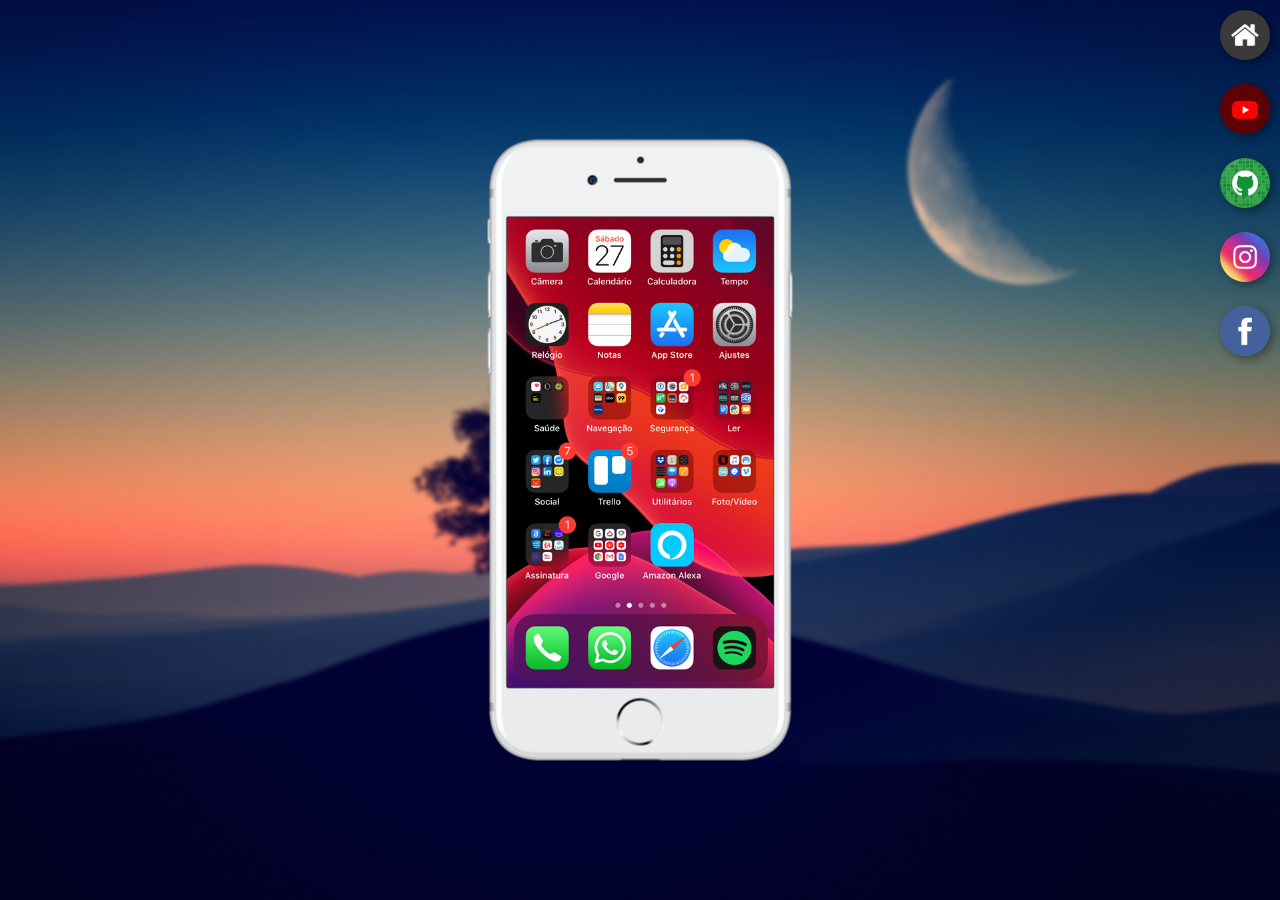
==== index.html @ 4e8fc954 "novas pastas" ====
<!DOCTYPE html>
<html lang="pt-br">
<head>
    <meta charset="UTF-8">
    <meta name="viewport" content="width=device-width, initial-scale=1.0">
    <link rel="shortcut icon" href="favicon.ico" type="image/x-icon">
    <link rel="stylesheet" href="estilos/style.css">
    <title>Projetos redes sociais</title>
</head>
<body>
    <main>
        <section id="telefone">
         <iframe src="home.html" name="tela" id="tela" frameborder="0">
            <p>Infelizmente seu navegador não é compatível.</p>
         </iframe>
        </section>

        <section id="redes-sociais">
          <a href="home.html" target="tela"><abbr title="home"><img src="imagens/logo-home.jpg" alt="home"></abbr></a>
          <a href="youtube.html" target="tela"><abbr title="YouTube"><img src="imagens/logo-youtube.jpg" alt="youtub"></abbr></a>
          <a href="github.html" target="tela"><abbr title="Github"><img src="imagens/logo-github.jpg" alt="github"></abbr></a>
          <a href="instagram.html" target="tela"><abbr title="Instagram"><img src="imagens/logo-instagram.jpg" alt="instagram"></abbr></a>
          <a href="face.html" target="tela"><abbr title="Facebook"><img src="imagens/logo-facebook.jpg" alt="facebook"></abbr></a>
        </section>
    </main>
</body>
</html>
---- estilos/style.css ----
@charset "UTF-8";

*{
    margin: 0px;
    padding: 0px;
    font-family: Arial, Helvetica, sans-serif;
}

body{
    background: url(../imagens/wallpapersden.com_tree-alone-dark-evening-4k_1920x1080.jpg) no-repeat top center;
    backdrop-filter: blur(2px);
    background-size: cover;
}
html, body{
    width: 100vw;
    height: 100vh;
}
main{
    position: relative;
    height: 100vh;
}

#telefone{
    position: absolute;
    top: 50%;
    left: 50%;
    transform: translate(-50%, -50%);
    height: 627px;
    width: 311px;
    background: url(../imagens/frame-iphone.png) no-repeat;
}

iframe#tela{
    position: relative;
    top: 80px;
    left: 22px;
    width: 267px;
    height: 471px; 
}
#redes-sociais{
    display: flex;
    flex-direction: column;
    align-items: flex-end;
}
#redes-sociais img{
    width: 50px;
    height: 50px;
    margin: 10px;
    border-radius: 50%;
    box-shadow: 3px 3px 10px rgba(0, 0, 0, 0.400);
    box-sizing: border-box;
    
}
#redes-sociais img:hover{
    transform: translate(-3px, -3px);
    box-shadow: 5px 5px 10px rgba(0, 0, 0, 0.400);
    transition: transform 0.3s box-shadow 0.3s;
    border: 1px solid rgba(255, 255, 255, 0.6);
    
}
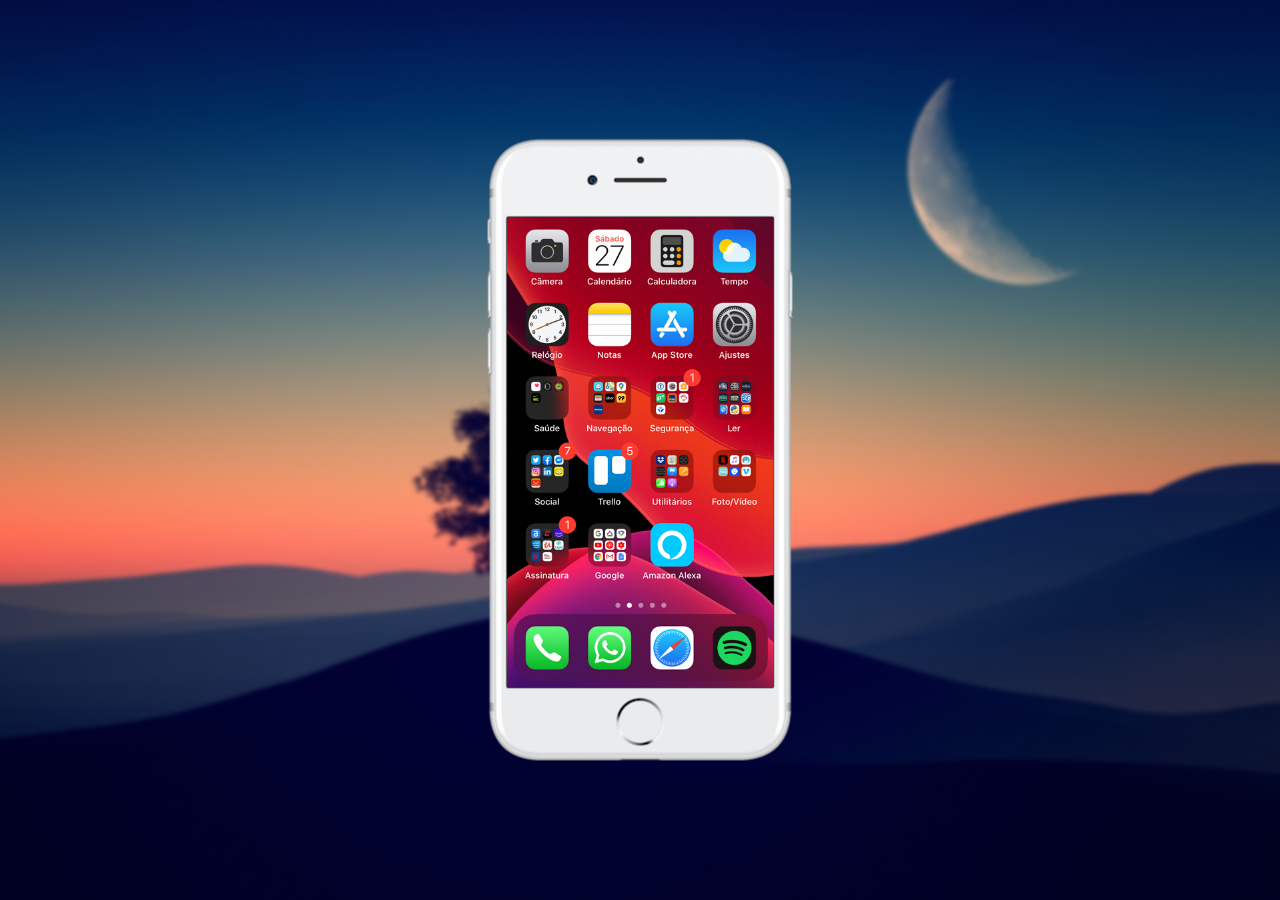
==== commit c5a64085: "Update index.html" ====
--- a/index.html
+++ b/index.html
@@ -14,14 +14,14 @@
             <p>Infelizmente seu navegador não é compatível.</p>
          </iframe>
         </section>
-
+<!-- 
         <section id="redes-sociais">
           <a href="home.html" target="tela"><abbr title="home"><img src="imagens/logo-home.jpg" alt="home"></abbr></a>
           <a href="youtube.html" target="tela"><abbr title="YouTube"><img src="imagens/logo-youtube.jpg" alt="youtub"></abbr></a>
           <a href="github.html" target="tela"><abbr title="Github"><img src="imagens/logo-github.jpg" alt="github"></abbr></a>
           <a href="instagram.html" target="tela"><abbr title="Instagram"><img src="imagens/logo-instagram.jpg" alt="instagram"></abbr></a>
           <a href="face.html" target="tela"><abbr title="Facebook"><img src="imagens/logo-facebook.jpg" alt="facebook"></abbr></a>
-        </section>
+        </section> -->
     </main>
 </body>
 </html>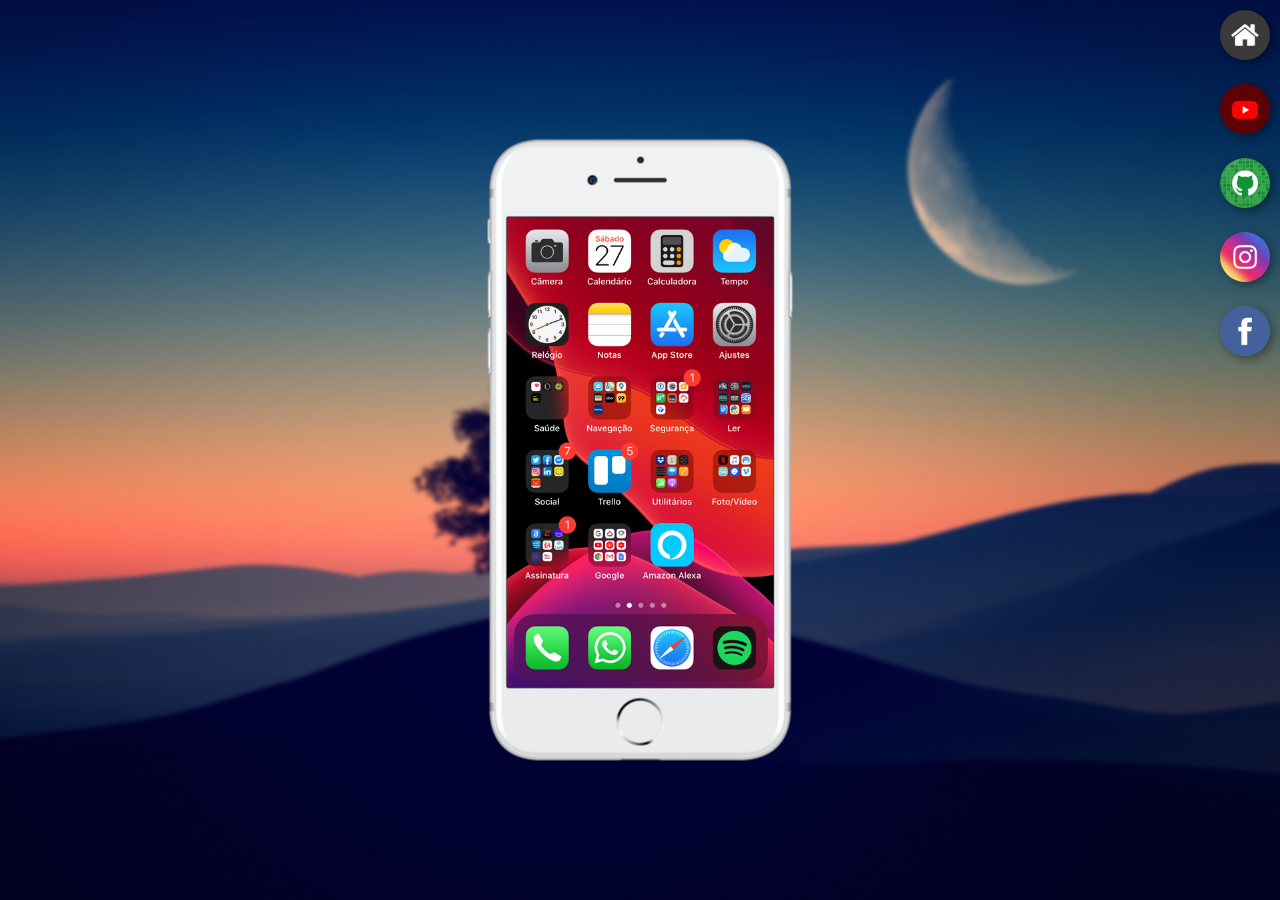
==== commit 1a950b4c: "Update index.html" ====
--- a/index.html
+++ b/index.html
@@ -14,14 +14,14 @@
             <p>Infelizmente seu navegador não é compatível.</p>
          </iframe>
         </section>
-<!-- 
+
         <section id="redes-sociais">
           <a href="home.html" target="tela"><abbr title="home"><img src="imagens/logo-home.jpg" alt="home"></abbr></a>
           <a href="youtube.html" target="tela"><abbr title="YouTube"><img src="imagens/logo-youtube.jpg" alt="youtub"></abbr></a>
           <a href="github.html" target="tela"><abbr title="Github"><img src="imagens/logo-github.jpg" alt="github"></abbr></a>
           <a href="instagram.html" target="tela"><abbr title="Instagram"><img src="imagens/logo-instagram.jpg" alt="instagram"></abbr></a>
           <a href="face.html" target="tela"><abbr title="Facebook"><img src="imagens/logo-facebook.jpg" alt="facebook"></abbr></a>
-        </section> -->
+        </section>
     </main>
 </body>
 </html>